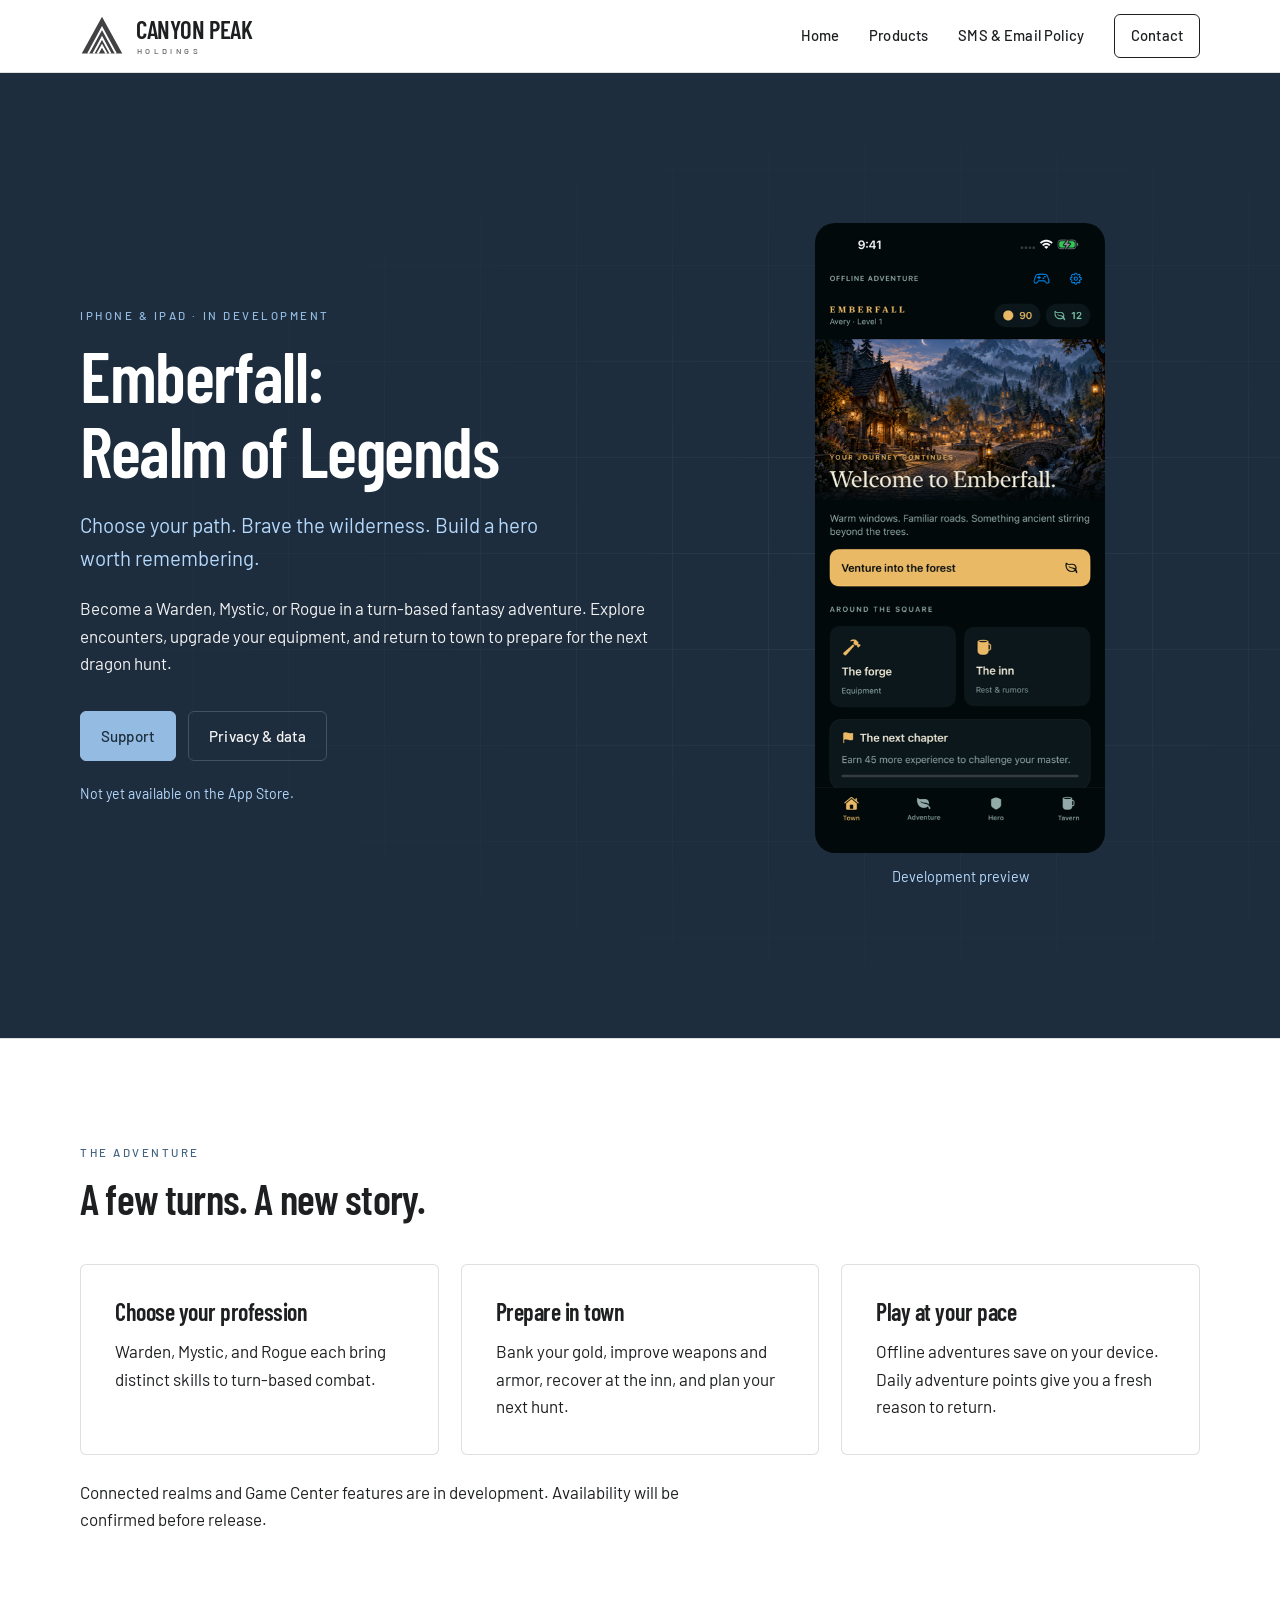
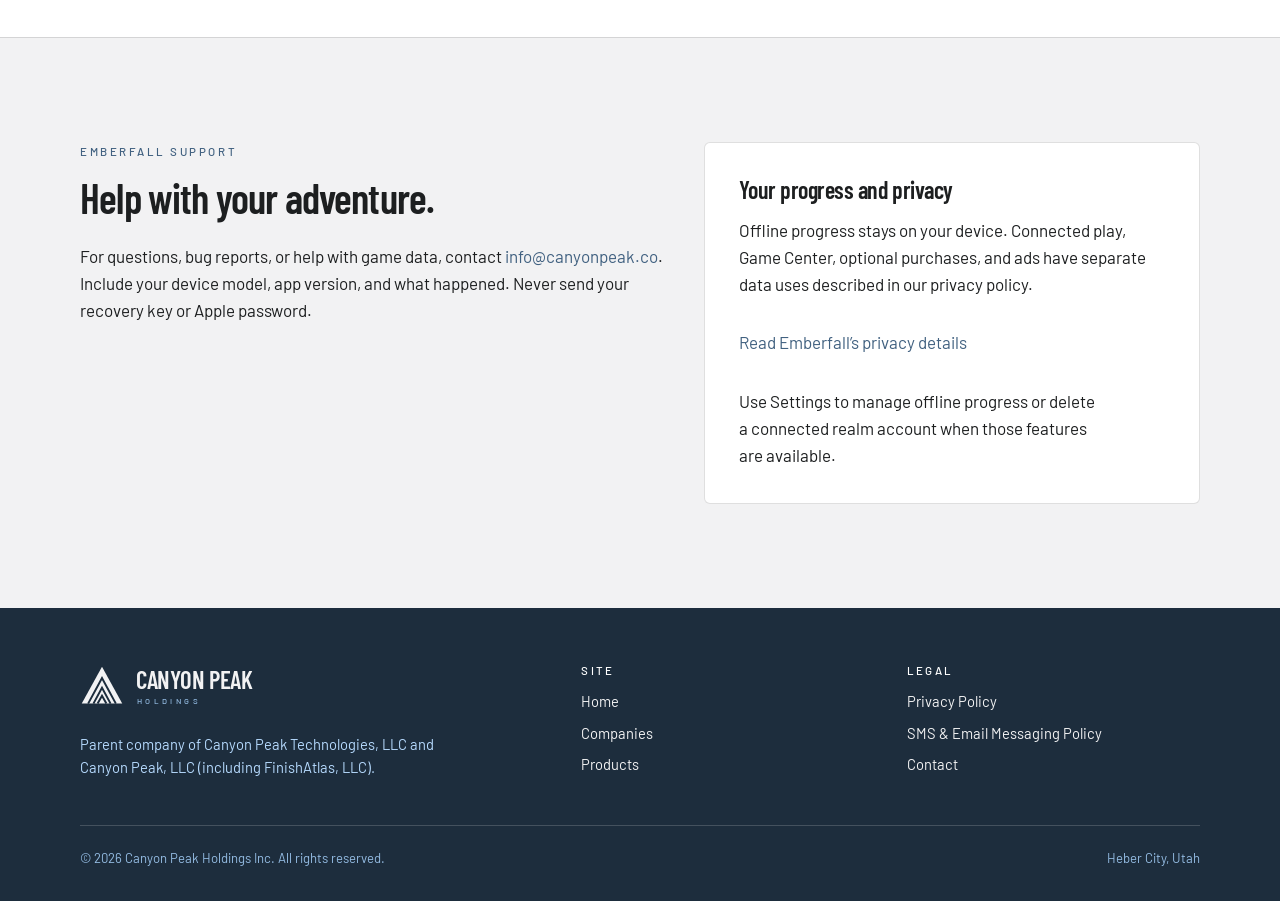
==== emberfall.html @ eb37593a "Add Emberfall product page and privacy disclosures" ====
<!DOCTYPE html>
<html lang="en">
<head>
  <meta charset="UTF-8" />
  <meta name="viewport" content="width=device-width, initial-scale=1" />
  <title>Emberfall: Realm of Legends · Canyon Peak</title>
  <meta name="description" content="Discover Emberfall: Realm of Legends, a turn-based fantasy adventure in development for iPhone and iPad. Game information, support, and privacy." />
  <link rel="canonical" href="https://www.canyonpeak.co/emberfall" />
  <meta name="theme-color" content="#1d2d3d" />
  <link rel="icon" href="/assets/brand/favicon.svg" type="image/svg+xml" />
  <link rel="icon" href="/assets/brand/mark-32.png" sizes="32x32" type="image/png" />
  <link rel="apple-touch-icon" href="/assets/brand/mark-180.png" />
  <link rel="preconnect" href="https://fonts.googleapis.com" />
  <link rel="preconnect" href="https://fonts.gstatic.com" crossorigin />
  <link rel="stylesheet" href="https://fonts.googleapis.com/css2?family=Barlow:wght@400;500;600;700&family=Barlow+Condensed:wght@400;600;700&display=swap" />
  <link rel="stylesheet" href="/assets/css/site.css" />
</head>
<body>
  <a class="skip-link" href="#main">Skip to content</a>

  <header class="site-header">
    <div class="wrap">
      <a class="lockup holdings" href="/" aria-label="Canyon Peak Holdings — home">
        <svg viewBox="0 0 100 100" aria-hidden="true" focusable="false">
          <mask id="mh" maskUnits="userSpaceOnUse" x="0" y="0" width="100" height="100">
            <rect width="100" height="100" fill="#fff"/>
            <polyline points="18.5,90 50,32 81.5,90" fill="none" stroke="#000" stroke-width="4.5"/>
            <polyline points="30.5,90 50,54 69.5,90" fill="none" stroke="#000" stroke-width="4.5"/>
            <polyline points="40,90 50,72 60,90" fill="none" stroke="#000" stroke-width="4.5"/>
          </mask>
          <path d="M50 6 L96 90 L4 90 Z" fill="#424244" mask="url(#mh)"/>
        </svg>
        <span class="words"><span class="wordmark">Canyon Peak</span><span class="descriptor">Holdings</span></span>
      </a>
      <button class="nav-toggle" aria-expanded="false" aria-controls="site-nav" aria-label="Toggle navigation">
        <svg width="22" height="22" viewBox="0 0 24 24" fill="none" stroke="currentColor" stroke-width="2" stroke-linecap="round"><path d="M4 7h16M4 12h16M4 17h16"/></svg>
      </button>
      <nav class="site-nav" id="site-nav" aria-label="Primary">
        <a href="/">Home</a>
        <a href="/#products">Products</a>
        <a href="/sms-policy.html">SMS &amp; Email Policy</a>
        <a class="cta" href="mailto:info@canyonpeak.co">Contact</a>
      </nav>
    </div>
  </header>

  <main id="main">
    <section class="hero reversed emberfall-hero"><div class="wrap"><div>
      <span class="kicker">iPhone &amp; iPad · In development</span>
      <h1>Emberfall:<br />Realm of Legends</h1>
      <p class="lede">Choose your path. Brave the wilderness. Build a hero worth remembering.</p>
      <p>Become a Warden, Mystic, or Rogue in a turn-based fantasy adventure. Explore encounters, upgrade your equipment, and return to town to prepare for the next dragon hunt.</p>
      <div class="actions"><a class="btn btn-primary" href="#support">Support</a><a class="btn btn-ghost" href="/privacy#emberfall">Privacy &amp; data</a></div>
      <p class="small release-note">Not yet available on the App Store.</p>
    </div><figure class="emberfall-shot"><img src="/assets/emberfall/town.png" alt="Emberfall’s town screen with adventure destinations and the player’s daily turns" width="460" height="1000" /><figcaption>Development preview</figcaption></figure></div></section>
    <section><div class="wrap"><div class="section-head"><span class="kicker">The adventure</span><h2>A few turns. A new story.</h2></div>
      <div class="grid grid-3"><article class="card"><h3>Choose your profession</h3><p>Warden, Mystic, and Rogue each bring distinct skills to turn-based combat.</p></article><article class="card"><h3>Prepare in town</h3><p>Bank your gold, improve weapons and armor, recover at the inn, and plan your next hunt.</p></article><article class="card"><h3>Play at your pace</h3><p>Offline adventures save on your device. Daily adventure points give you a fresh reason to return.</p></article></div>
      <p class="emberfall-note">Connected realms and Game Center features are in development. Availability will be confirmed before release.</p>
    </div></section>
    <section id="support" class="policy-band"><div class="wrap contact-grid"><div><span class="kicker">Emberfall support</span><h2>Help with your adventure.</h2><p class="emberfall-note">For questions, bug reports, or help with game data, contact <a href="mailto:info@canyonpeak.co?subject=Emberfall%20support">info@canyonpeak.co</a>. Include your device model, app version, and what happened. Never send your recovery key or Apple password.</p></div><div class="card"><h3>Your progress and privacy</h3><p>Offline progress stays on your device. Connected play, Game Center, optional purchases, and ads have separate data uses described in our privacy policy.</p><p><a href="/privacy#emberfall">Read Emberfall’s privacy details</a></p><p>Use Settings to manage offline progress or delete a connected realm account when those features are available.</p></div></div></section>
  </main>


  <footer class="site-footer">
    <div class="wrap">
      <div class="footer-grid">
        <div>
          <a class="lockup reversed" href="/" aria-label="Canyon Peak Holdings — home">
            <svg viewBox="0 0 100 100" aria-hidden="true" focusable="false">
              <mask id="mf" maskUnits="userSpaceOnUse" x="0" y="0" width="100" height="100">
                <rect width="100" height="100" fill="#fff"/>
                <polyline points="18.5,90 50,32 81.5,90" fill="none" stroke="#000" stroke-width="4.5"/>
                <polyline points="30.5,90 50,54 69.5,90" fill="none" stroke="#000" stroke-width="4.5"/>
                <polyline points="40,90 50,72 60,90" fill="none" stroke="#000" stroke-width="4.5"/>
              </mask>
              <path d="M50 6 L96 90 L4 90 Z" fill="#f2f2f3" mask="url(#mf)"/>
            </svg>
            <span class="words"><span class="wordmark">Canyon Peak</span><span class="descriptor">Holdings</span></span>
          </a>
          <p style="margin-top:18px">Parent company of Canyon Peak Technologies, LLC and Canyon Peak, LLC (including FinishAtlas, LLC).</p>
        </div>
        <div>
          <h4>Site</h4>
          <ul>
            <li><a href="/">Home</a></li>
            <li><a href="/#companies">Companies</a></li>
            <li><a href="/#products">Products</a></li>
          </ul>
        </div>
        <div>
          <h4>Legal</h4>
          <ul>
            <li><a href="/privacy.html">Privacy Policy</a></li>
            <li><a href="/sms-policy.html">SMS &amp; Email Messaging Policy</a></li>
            <li><a href="mailto:info@canyonpeak.co">Contact</a></li>
          </ul>
        </div>
      </div>
      <div class="footer-bottom">
        <span>&copy; <span data-year>2026</span> Canyon Peak Holdings Inc. All rights reserved.</span>
        <span>Heber City, Utah</span>
      </div>
    </div>
  </footer>

  <script src="/assets/js/site.js"></script>
</body>
</html>
---- assets/css/site.css ----
/* Canyon Peak Holdings — site styles
   Brand system: "Contour" identity. Ink + Steel carry the identity; Field for
   reversed grounds; Graphite for the Holdings mark. Type: Barlow / Barlow Condensed. */

:root {
  --ink: #1d1f20;
  --steel: #5980a6;
  --steel-100: #eef6ff;
  --steel-200: #d6ebff;
  --steel-300: #b5d9fd;
  --steel-400: #94bce3;
  --steel-500: #749dc4;
  --steel-600: #597ea3;
  --steel-700: #416180;
  --steel-800: #2c455d;
  --steel-900: #1d2d3d;
  --field: #1d2d3d;
  --paper: #ffffff;
  --ground: #f2f2f3;
  --graphite: #424244;
  --grey: #7a7a7d;
  --grey-light: #5d5d60;
  --rule: rgba(29, 31, 32, 0.14);
  --rule-soft: rgba(29, 31, 32, 0.08);
  --rule-reversed: rgba(242, 242, 243, 0.18);

  --font-body: "Barlow", system-ui, -apple-system, "Segoe UI", sans-serif;
  --font-display: "Barlow Condensed", "Barlow", system-ui, sans-serif;

  --max: 1120px;
  --gutter: clamp(20px, 5vw, 48px);
  --radius: 6px;
}

* { box-sizing: border-box; }

html { scroll-behavior: smooth; -webkit-text-size-adjust: 100%; }

body {
  margin: 0;
  background: var(--paper);
  color: var(--ink);
  font-family: var(--font-body);
  font-size: 17px;
  line-height: 1.6;
  text-rendering: optimizeLegibility;
  -webkit-font-smoothing: antialiased;
}

h1, h2, h3, h4 {
  font-family: var(--font-display);
  font-weight: 600;
  letter-spacing: -0.02em;
  line-height: 1.06;
  margin: 0;
  text-wrap: balance;
}

h1 { font-size: clamp(2.6rem, 6vw, 4.4rem); }
h2 { font-size: clamp(1.9rem, 3.6vw, 2.6rem); }
h3 { font-size: clamp(1.25rem, 2vw, 1.5rem); }
h4 { font-size: 1.1rem; }

p { margin: 0 0 1em; max-width: 66ch; text-wrap: pretty; }
p:last-child { margin-bottom: 0; }

a { color: var(--steel-700); text-decoration: none; text-underline-offset: 0.15em; }
a:hover, a:focus-visible { color: var(--field); text-decoration: underline; }
a:focus-visible, button:focus-visible { outline: 2px solid var(--steel); outline-offset: 3px; }

ul, ol { padding-left: 1.3em; }
li { margin-bottom: 0.4em; }

strong { font-weight: 600; }

.skip-link {
  position: absolute; left: 8px; top: -100px;
  background: var(--ink); color: var(--paper); padding: 8px 14px;
  border-radius: var(--radius); z-index: 100; font-weight: 500;
}
.skip-link:focus { top: 8px; }

/* Layout primitives ------------------------------------------------------ */
.wrap { width: min(100% - 2 * var(--gutter), var(--max)); margin-inline: auto; }

.kicker {
  display: block;
  font-family: var(--font-body);
  font-weight: 500;
  font-size: 0.72rem;
  letter-spacing: 0.22em;
  text-transform: uppercase;
  color: var(--steel-700);
  margin-bottom: 14px;
}
.reversed .kicker { color: var(--steel-400); }

section { padding-block: clamp(56px, 9vw, 104px); }
section + section { border-top: 1px solid var(--rule); }

.section-head { max-width: 62ch; margin-bottom: clamp(28px, 4vw, 44px); }
.section-head p { color: var(--grey-light); font-size: 1.05rem; margin-top: 14px; }

/* Brand lockup (HTML version so the wordmark renders in Barlow via web fonts) */
.lockup {
  display: inline-flex; align-items: center; gap: 12px;
  color: inherit; text-decoration: none !important;
}
.lockup svg { width: 44px; height: 44px; flex: none; display: block; }
.lockup .words { display: flex; flex-direction: column; line-height: 1; }
.lockup .wordmark {
  font-family: var(--font-display); font-weight: 600; font-size: 1.55rem;
  letter-spacing: -0.016em; text-transform: uppercase; color: var(--ink);
}
.lockup .descriptor {
  font-family: var(--font-body); font-weight: 500; font-size: 0.5rem;
  letter-spacing: 0.42em; text-transform: uppercase; color: var(--grey-light);
  margin-top: 5px; padding-left: 1px;
}
.lockup.technologies .descriptor { color: var(--steel-700); }
.lockup.reversed .wordmark { color: var(--ground); }
.lockup.reversed .descriptor { color: var(--steel-400); }
.lockup.lg svg { width: 64px; height: 64px; }
.lockup.lg .wordmark { font-size: 2.2rem; }
.lockup.lg .descriptor { font-size: 0.68rem; margin-top: 7px; }

/* Header ------------------------------------------------------------------ */
.site-header {
  position: sticky; top: 0; z-index: 50;
  background: rgba(255, 255, 255, 0.92);
  backdrop-filter: saturate(140%) blur(10px);
  -webkit-backdrop-filter: saturate(140%) blur(10px);
  border-bottom: 1px solid var(--rule);
}
.site-header .wrap {
  display: flex; align-items: center; justify-content: space-between; gap: 24px;
  min-height: 72px;
}
.site-nav { display: flex; align-items: center; gap: clamp(14px, 2.5vw, 30px); }
.site-nav a {
  font-weight: 500; font-size: 0.92rem; color: var(--ink);
  letter-spacing: 0.01em;
}
.site-nav a:hover { color: var(--steel-700); text-decoration: none; }
.site-nav a.cta {
  padding: 9px 16px; border: 1px solid var(--ink); border-radius: var(--radius);
}
.site-nav a.cta:hover { background: var(--ink); color: var(--paper); }
.nav-toggle {
  display: none; background: none; border: 1px solid var(--rule); border-radius: var(--radius);
  padding: 8px 10px; cursor: pointer; color: var(--ink);
}
.nav-toggle svg { display: block; }

@media (max-width: 760px) {
  .nav-toggle { display: inline-flex; }
  .site-nav {
    display: none; position: absolute; left: 0; right: 0; top: 100%;
    flex-direction: column; align-items: stretch; gap: 0;
    background: var(--paper); border-bottom: 1px solid var(--rule);
    padding: 8px var(--gutter) 16px;
  }
  .site-nav.open { display: flex; }
  .site-nav a { padding: 12px 0; border-bottom: 1px solid var(--rule-soft); }
  .site-nav a.cta { border: 1px solid var(--ink); margin-top: 12px; text-align: center; }
}

/* Hero -------------------------------------------------------------------- */
.hero {
  position: relative; overflow: hidden;
  background: var(--field); color: var(--ground);
  padding-block: clamp(72px, 12vw, 150px);
  border-top: 0;
}
.hero .wrap { position: relative; z-index: 1; display: grid; gap: 40px; }
@media (min-width: 900px) {
  .hero .wrap { grid-template-columns: minmax(0, 1.25fr) minmax(0, 1fr); align-items: center; }
}
.hero h1 { color: var(--paper); max-width: 14ch; }
.hero .lede { font-size: clamp(1.1rem, 1.6vw, 1.3rem); color: var(--steel-300); max-width: 52ch; margin-top: 22px; }
.hero .actions { display: flex; flex-wrap: wrap; gap: 12px; margin-top: 34px; }
.hero .contour { display: flex; justify-content: center; align-items: center; }
.hero .contour svg { width: min(100%, 340px); height: auto; filter: drop-shadow(0 30px 60px rgba(0, 0, 0, 0.35)); }
.hero::before {
  content: ""; position: absolute; inset: 0; pointer-events: none; opacity: 0.35;
  background-image:
    linear-gradient(var(--rule-reversed) 1px, transparent 1px),
    linear-gradient(90deg, var(--rule-reversed) 1px, transparent 1px);
  background-size: 96px 96px;
  mask-image: radial-gradient(ellipse at 70% 50%, #000 0%, transparent 70%);
  -webkit-mask-image: radial-gradient(ellipse at 70% 50%, #000 0%, transparent 70%);
}

/* Buttons ----------------------------------------------------------------- */
.btn {
  display: inline-flex; align-items: center; gap: 8px;
  padding: 12px 20px; border-radius: var(--radius);
  font-weight: 500; font-size: 0.95rem; letter-spacing: 0.01em;
  border: 1px solid transparent; text-decoration: none !important; cursor: pointer;
  transition: background 0.15s, color 0.15s, border-color 0.15s;
}
.btn-primary { background: var(--steel-400); color: var(--field); border-color: var(--steel-400); }
.btn-primary:hover { background: var(--steel-300); border-color: var(--steel-300); color: var(--field); }
.btn-ghost { color: var(--ground); border-color: var(--rule-reversed); }
.btn-ghost:hover { border-color: var(--steel-300); color: var(--paper); }
.btn-dark { background: var(--ink); color: var(--paper); border-color: var(--ink); }
.btn-dark:hover { background: var(--field); border-color: var(--field); color: var(--paper); }
.btn-outline { color: var(--ink); border-color: var(--ink); }
.btn-outline:hover { background: var(--ink); color: var(--paper); }

/* Cards ------------------------------------------------------------------- */
.grid { display: grid; gap: 22px; }
.grid-2 { grid-template-columns: repeat(auto-fit, minmax(min(100%, 320px), 1fr)); }
.grid-3 { grid-template-columns: repeat(auto-fit, minmax(min(100%, 280px), 1fr)); }

.card {
  position: relative; background: var(--paper);
  border: 1px solid var(--rule); border-radius: var(--radius);
  padding: clamp(24px, 3vw, 34px);
  display: flex; flex-direction: column; gap: 14px;
  transition: border-color 0.15s, box-shadow 0.15s;
}
.card:hover { border-color: var(--steel-400); box-shadow: 0 12px 34px rgba(29, 45, 61, 0.08); }
.card .card-top { display: flex; align-items: flex-start; justify-content: space-between; gap: 12px; }
.card .card-top > div:first-child { flex: 1 1 auto; min-width: 0; }
.card .card-body { color: var(--grey-light); font-size: 0.98rem; }
.card .card-body p { max-width: none; }
.card .card-foot { margin-top: auto; padding-top: 10px; display: flex; flex-wrap: wrap; gap: 8px; align-items: center; justify-content: space-between; }
.card.ground { background: var(--ground); }

.badge {
  display: inline-block; font-size: 0.68rem; font-weight: 500; letter-spacing: 0.12em;
  text-transform: uppercase; padding: 4px 9px; border-radius: 999px;
  border: 1px solid var(--rule); color: var(--grey-light); white-space: nowrap;
}
.badge.live { border-color: var(--steel-400); color: var(--steel-700); background: var(--steel-100); }
.badge.dev { border-color: var(--rule); color: var(--grey-light); background: var(--ground); }

.chips { display: flex; flex-wrap: wrap; gap: 6px; }
.chip {
  font-size: 0.78rem; font-weight: 500; padding: 4px 10px; border-radius: 999px;
  background: var(--ground); color: var(--graphite); border: 1px solid var(--rule-soft);
}

.entity-mark { width: 40px; height: 40px; flex: none; }
.entity-name { font-family: var(--font-display); font-weight: 600; font-size: 1.45rem; letter-spacing: -0.02em; line-height: 1; }
.entity-role { font-size: 0.72rem; font-weight: 500; letter-spacing: 0.2em; text-transform: uppercase; color: var(--steel-700); margin-top: 6px; }

/* Structure diagram ------------------------------------------------------- */
.structure { display: grid; gap: 0; margin-top: 30px; }
.structure .parent {
  display: flex; align-items: center; gap: 18px; flex-wrap: wrap;
  background: var(--ink); color: var(--paper); border-radius: var(--radius);
  padding: 22px 26px;
}
.structure .parent .entity-name { color: var(--paper); }
.structure .parent .entity-role { color: var(--steel-400); }
.structure .parent .entity-meta { margin-left: auto; text-align: right; font-size: 0.85rem; color: var(--steel-300); }
.structure .branches { position: relative; display: grid; gap: 22px; padding-top: 34px; }
@media (min-width: 720px) { .structure .branches { grid-template-columns: 1fr 1fr; } }
.structure .branches::before {
  content: ""; position: absolute; left: 50%; top: 0; width: 1px; height: 34px; background: var(--rule);
}

/* Product tiles ----------------------------------------------------------- */
.product { gap: 12px; }
.product .product-name { font-family: var(--font-display); font-weight: 600; font-size: 1.5rem; letter-spacing: -0.02em; }
.product .product-tag { font-size: 0.86rem; color: var(--steel-700); font-weight: 500; }
.product .platforms { color: var(--grey); font-size: 0.82rem; letter-spacing: 0.06em; text-transform: uppercase; font-weight: 500; }

/* Policy links block ------------------------------------------------------ */
.policy-band { background: var(--ground); }
.policy-band .card { background: var(--paper); }
.policy-band .card h3 a { color: var(--ink); }
.policy-band .card h3 a:hover { color: var(--steel-700); text-decoration: none; }
.arrow { display: inline-block; transition: transform 0.15s; }
.card:hover .arrow { transform: translateX(3px); }

/* Contact ----------------------------------------------------------------- */
.contact-grid { display: grid; gap: 28px; }
@media (min-width: 820px) { .contact-grid { grid-template-columns: 1.2fr 1fr; } }
.contact-list { list-style: none; padding: 0; margin: 0; display: grid; gap: 18px; }
.contact-list li { margin: 0; padding-bottom: 18px; border-bottom: 1px solid var(--rule-soft); }
.contact-list .label { display: block; font-size: 0.7rem; font-weight: 500; letter-spacing: 0.2em; text-transform: uppercase; color: var(--grey); margin-bottom: 4px; }
.contact-list address { font-style: normal; }

/* Footer ------------------------------------------------------------------ */
.site-footer { background: var(--field); color: var(--steel-300); padding-block: 56px 32px; font-size: 0.92rem; }
.site-footer a { color: var(--ground); }
.site-footer a:hover { color: var(--paper); }
.footer-grid { display: grid; gap: 32px; }
@media (min-width: 820px) { .footer-grid { grid-template-columns: 1.6fr 1fr 1fr; } }
.footer-grid h4 { color: var(--paper); font-family: var(--font-body); font-weight: 500; font-size: 0.72rem; letter-spacing: 0.2em; text-transform: uppercase; margin-bottom: 14px; }
.footer-grid ul { list-style: none; padding: 0; margin: 0; }
.footer-grid li { margin-bottom: 8px; }
.footer-grid address { font-style: normal; line-height: 1.55; }
.footer-grid p { max-width: 46ch; }
.footer-bottom {
  margin-top: 40px; padding-top: 22px; border-top: 1px solid var(--rule-reversed);
  display: flex; flex-wrap: wrap; justify-content: space-between; gap: 10px;
  font-size: 0.82rem; color: var(--steel-400);
}

/* Document pages (policies) ---------------------------------------------- */
.doc-hero { background: var(--ground); border-bottom: 1px solid var(--rule); padding-block: clamp(44px, 7vw, 80px); }
.doc-hero h1 { font-size: clamp(2.2rem, 5vw, 3.6rem); max-width: 20ch; }
.doc-hero .meta { display: flex; flex-wrap: wrap; gap: 8px 28px; margin-top: 20px; font-size: 0.9rem; color: var(--grey-light); }
.doc-hero .meta span b { color: var(--ink); font-weight: 500; }
.doc-hero .summary { margin-top: 22px; font-size: 1.05rem; color: var(--graphite); max-width: 70ch; }

.doc-layout { display: grid; gap: 48px; padding-block: clamp(40px, 6vw, 72px); }
@media (min-width: 980px) { .doc-layout { grid-template-columns: 260px minmax(0, 1fr); align-items: start; } }

.toc { position: sticky; top: 92px; font-size: 0.9rem; }
.toc h2 { font-family: var(--font-body); font-weight: 500; font-size: 0.7rem; letter-spacing: 0.2em; text-transform: uppercase; color: var(--grey); margin-bottom: 12px; }
.toc ol { list-style: none; padding: 0; margin: 0; border-left: 1px solid var(--rule); }
.toc li { margin: 0; }
.toc a { display: block; padding: 6px 0 6px 14px; color: var(--grey-light); border-left: 2px solid transparent; margin-left: -1px; line-height: 1.35; }
.toc a:hover { color: var(--ink); text-decoration: none; border-left-color: var(--steel-400); }
@media (max-width: 979px) {
  .toc { position: static; padding: 18px 20px; background: var(--ground); border-radius: var(--radius); }
  .toc ol { border: 0; columns: 2; column-gap: 24px; }
  .toc a { padding-left: 0; border: 0; }
}

.doc { max-width: 74ch; font-size: 1.02rem; }
.doc h2 { font-size: clamp(1.55rem, 2.6vw, 2rem); margin-top: 2.4em; margin-bottom: 0.7em; padding-top: 0.6em; border-top: 1px solid var(--rule); scroll-margin-top: 96px; }
.doc h2:first-of-type { margin-top: 0; border-top: 0; padding-top: 0; }
.doc h3 { font-size: 1.25rem; margin-top: 1.8em; margin-bottom: 0.5em; scroll-margin-top: 96px; }
.doc h4 { margin-top: 1.4em; margin-bottom: 0.4em; font-family: var(--font-body); font-weight: 600; font-size: 1rem; }
.doc p, .doc li { color: var(--graphite); }
.doc li { margin-bottom: 0.55em; }
.doc strong { color: var(--ink); }
.doc .num { color: var(--steel-700); font-family: var(--font-body); font-weight: 500; font-size: 0.7em; letter-spacing: 0.12em; margin-right: 10px; vertical-align: middle; }

.callout {
  background: var(--steel-100); border: 1px solid var(--steel-200); border-left: 3px solid var(--steel);
  border-radius: var(--radius); padding: 18px 22px; margin: 1.5em 0;
}
.callout p, .callout li { color: var(--ink); }
.callout.plain { background: var(--ground); border-color: var(--rule); border-left-color: var(--graphite); }

.doc table { width: 100%; border-collapse: collapse; font-size: 0.92rem; margin: 1.2em 0 1.6em; }
.doc th { text-align: left; font-weight: 500; font-size: 0.7rem; letter-spacing: 0.12em; text-transform: uppercase; color: var(--grey); border-bottom: 1px solid var(--rule); padding: 8px 10px 8px 0; }
.doc td { padding: 10px 10px 10px 0; border-bottom: 1px solid var(--rule-soft); vertical-align: top; color: var(--graphite); }
.doc td:first-child { font-weight: 500; color: var(--ink); width: 30%; }
.table-scroll { overflow-x: auto; }

.doc dl { margin: 1em 0; }
.doc dt { font-weight: 600; color: var(--ink); margin-top: 0.9em; }
.doc dd { margin: 0.2em 0 0 0; color: var(--graphite); }

.doc .contact-block {
  background: var(--ground); border-radius: var(--radius); padding: 20px 24px; margin-top: 1em;
  font-size: 0.98rem;
}
.doc .contact-block p { margin: 0 0 6px; }
.doc .contact-block address { font-style: normal; }

.sms-keywords { display: grid; gap: 12px; margin: 1.2em 0; }
@media (min-width: 640px) { .sms-keywords { grid-template-columns: 1fr 1fr; } }
.sms-keywords .kw { border: 1px solid var(--rule); border-radius: var(--radius); padding: 16px 18px; }
.sms-keywords .kw code {
  font-family: ui-monospace, "Cascadia Mono", Menlo, Consolas, monospace; font-weight: 600;
  background: var(--ink); color: var(--paper); padding: 3px 9px; border-radius: 4px; font-size: 0.9rem;
  letter-spacing: 0.06em;
}
.sms-keywords .kw p { margin: 8px 0 0; font-size: 0.93rem; }

.consent-sample {
  border: 1px dashed var(--steel-400); border-radius: var(--radius); padding: 18px 22px; margin: 1.2em 0;
  background: var(--paper); font-size: 0.95rem;
}
.consent-sample .label { font-size: 0.68rem; font-weight: 500; letter-spacing: 0.18em; text-transform: uppercase; color: var(--steel-700); display: block; margin-bottom: 8px; }

/* Utility ----------------------------------------------------------------- */
.muted { color: var(--grey-light); }
.small { font-size: 0.88rem; }
.visually-hidden { position: absolute !important; width: 1px; height: 1px; overflow: hidden; clip: rect(0 0 0 0); white-space: nowrap; }

@media print {
  .site-header, .site-footer, .toc, .skip-link { display: none !important; }
  body { font-size: 11pt; }
  .doc-layout { display: block; }
  a { color: inherit; }
}

/* Emberfall product page */
.emberfall-hero h1 { max-width: 18ch; }
.emberfall-hero .release-note { margin-top: 22px; color: var(--steel-300); }
.emberfall-shot { margin: 0; text-align: center; }
.emberfall-shot img { display: block; width: min(100%, 290px); height: auto; margin: auto; border-radius: 20px; }
.emberfall-shot figcaption { margin-top: 12px; color: var(--steel-300); font-size: 0.9rem; }
.emberfall-note { margin-top: 24px; }
#support { scroll-margin-top: 72px; }
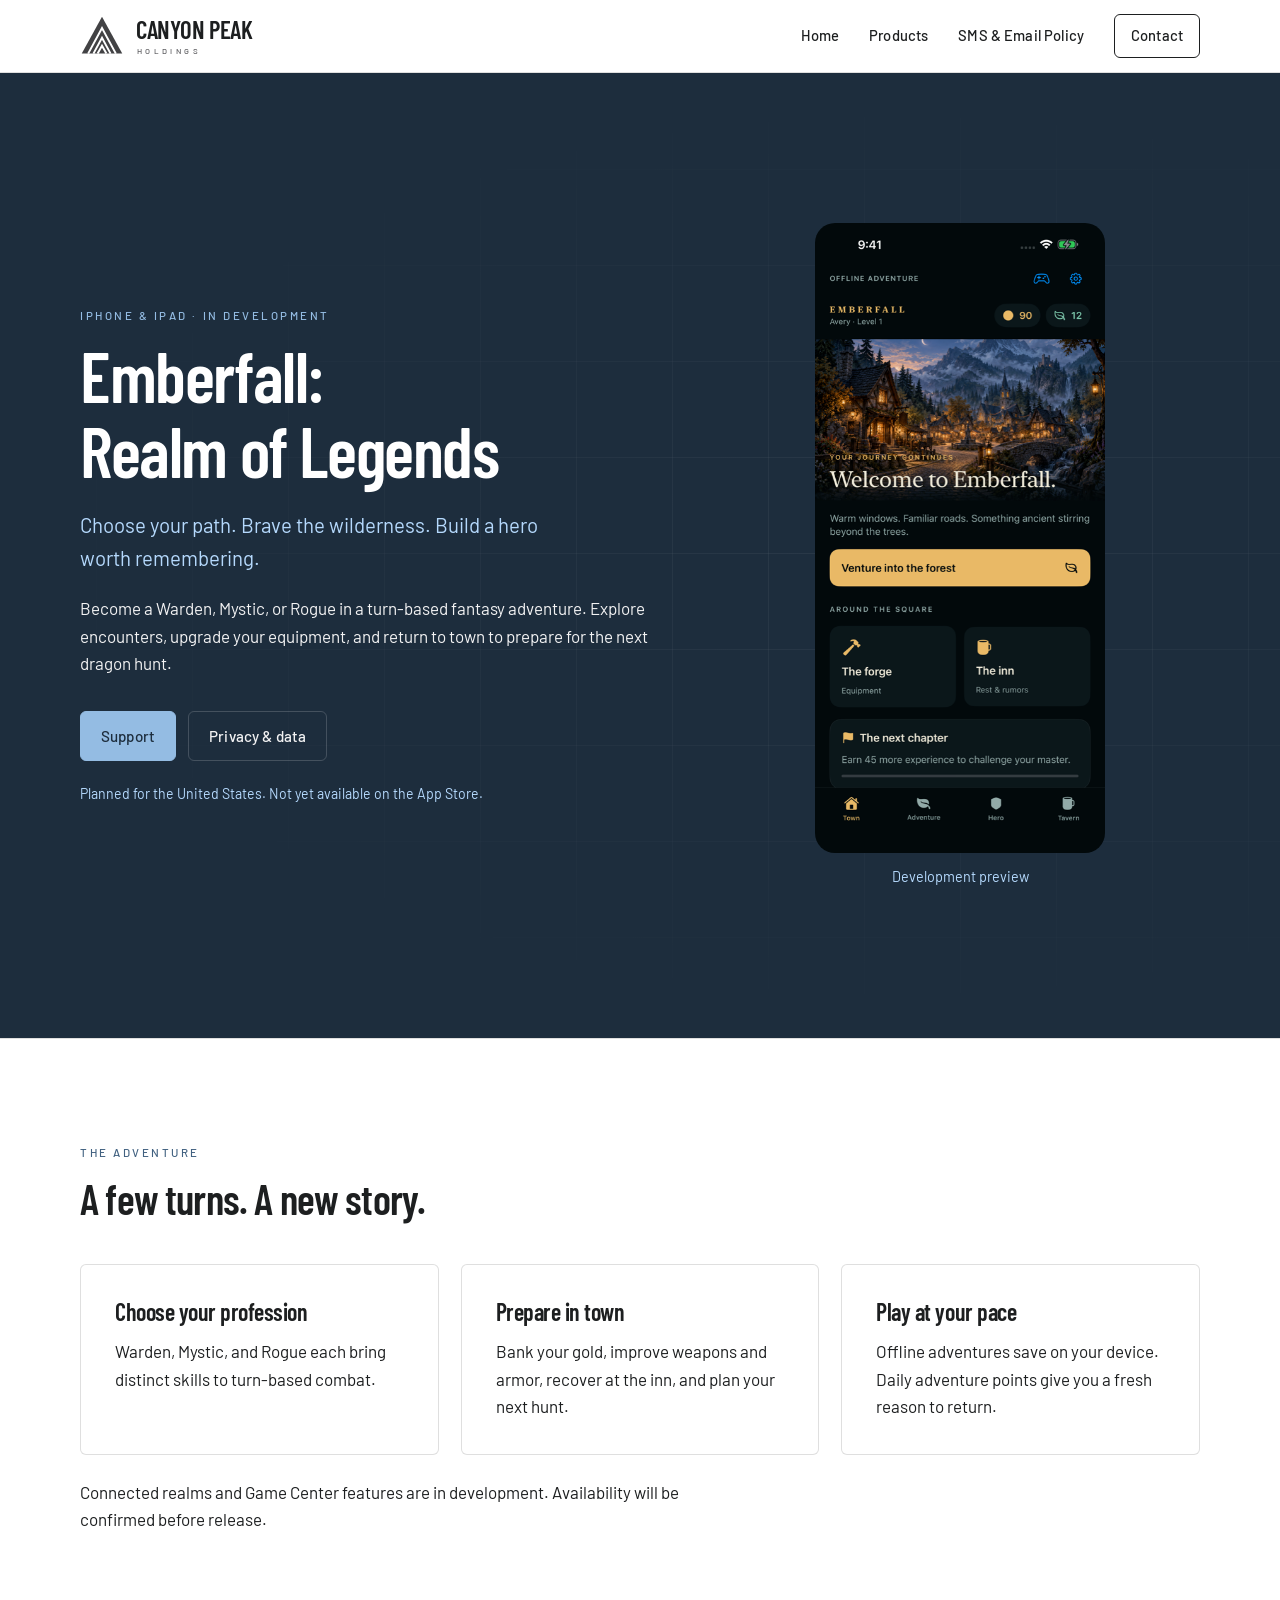
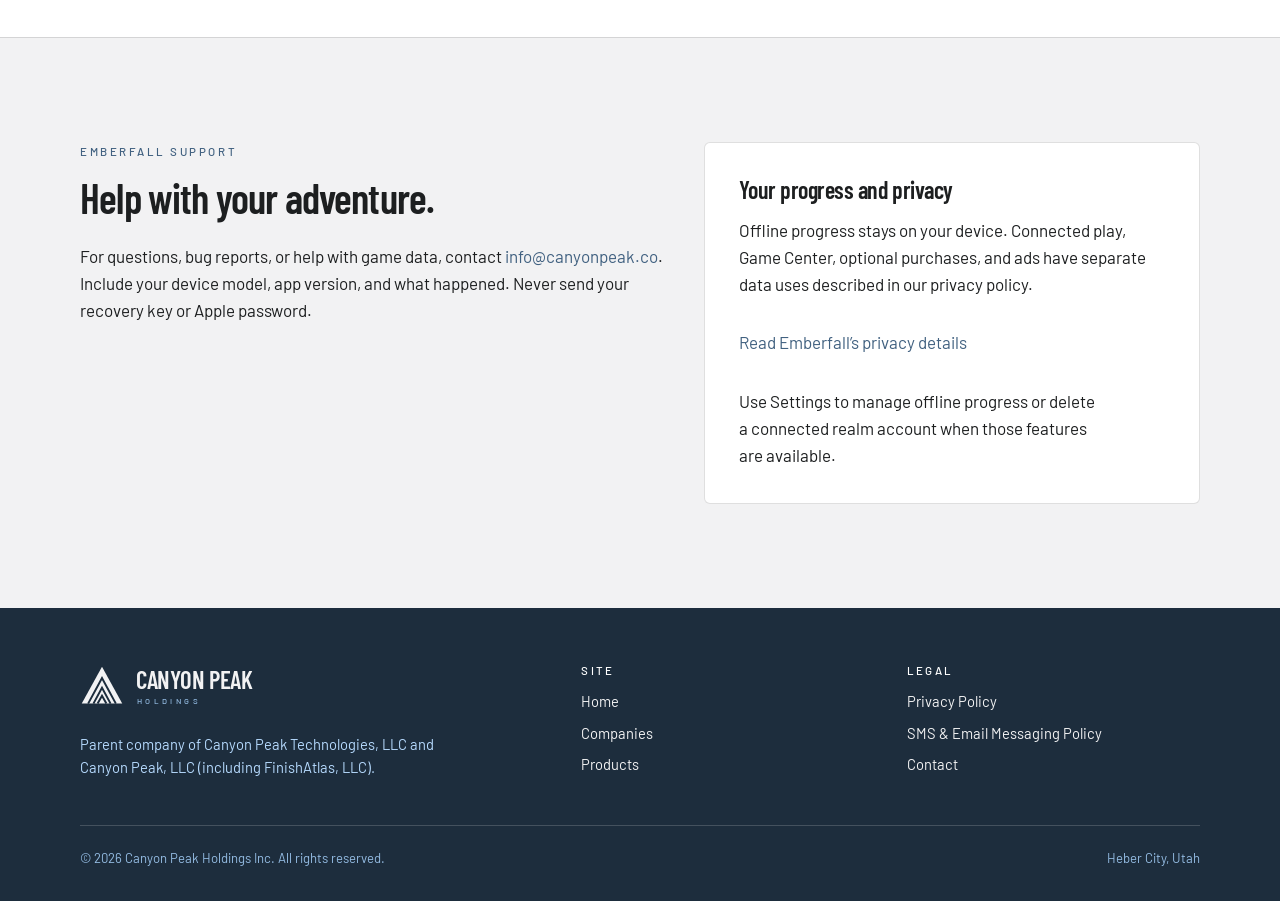
==== commit 9cfb2b7b: "Clarify Emberfall United States market" ====
--- a/emberfall.html
+++ b/emberfall.html
@@ -51,7 +51,7 @@
       <p class="lede">Choose your path. Brave the wilderness. Build a hero worth remembering.</p>
       <p>Become a Warden, Mystic, or Rogue in a turn-based fantasy adventure. Explore encounters, upgrade your equipment, and return to town to prepare for the next dragon hunt.</p>
       <div class="actions"><a class="btn btn-primary" href="#support">Support</a><a class="btn btn-ghost" href="/privacy#emberfall">Privacy &amp; data</a></div>
-      <p class="small release-note">Not yet available on the App Store.</p>
+      <p class="small release-note">Planned for the United States. Not yet available on the App Store.</p>
     </div><figure class="emberfall-shot"><img src="/assets/emberfall/town.png" alt="Emberfall’s town screen with adventure destinations and the player’s daily turns" width="460" height="1000" /><figcaption>Development preview</figcaption></figure></div></section>
     <section><div class="wrap"><div class="section-head"><span class="kicker">The adventure</span><h2>A few turns. A new story.</h2></div>
       <div class="grid grid-3"><article class="card"><h3>Choose your profession</h3><p>Warden, Mystic, and Rogue each bring distinct skills to turn-based combat.</p></article><article class="card"><h3>Prepare in town</h3><p>Bank your gold, improve weapons and armor, recover at the inn, and plan your next hunt.</p></article><article class="card"><h3>Play at your pace</h3><p>Offline adventures save on your device. Daily adventure points give you a fresh reason to return.</p></article></div>
